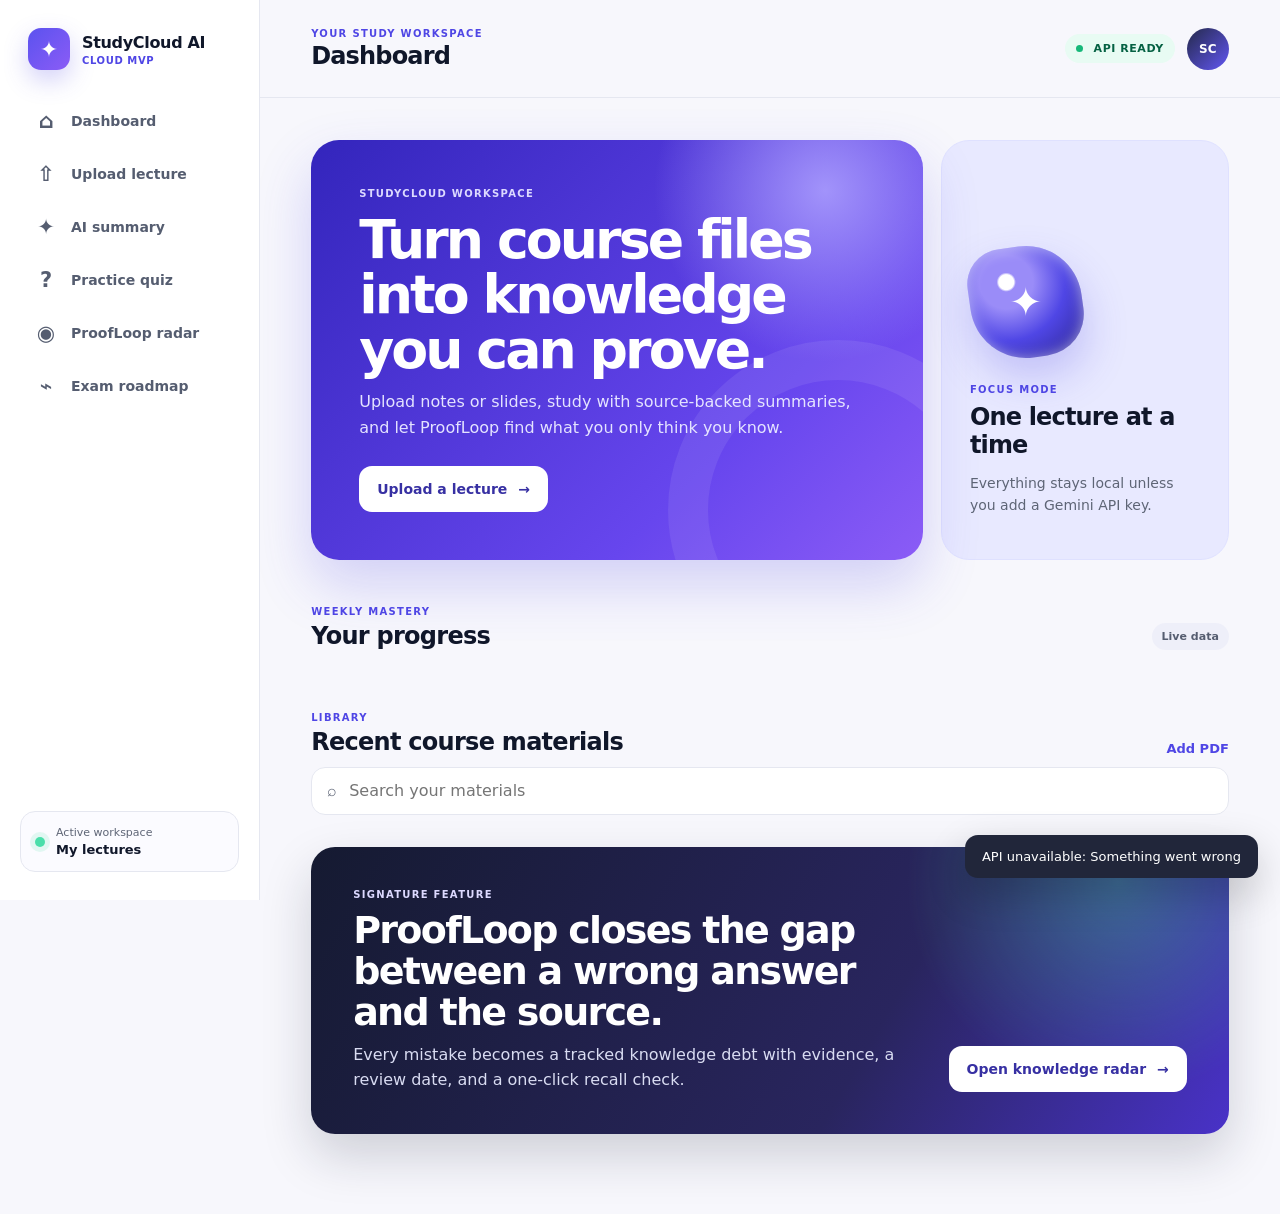
==== static/index.html @ 45d2f84b "Rebuild StudyCloud AI 2.0" ====
<!doctype html>
<html lang="en">
<head>
  <meta charset="utf-8">
  <meta name="viewport" content="width=device-width, initial-scale=1, viewport-fit=cover">
  <meta name="theme-color" content="#4f46e5">
  <meta name="description" content="Source-backed AI study assistant with adaptive knowledge-gap repair.">
  <link rel="icon" href="data:image/svg+xml,<svg xmlns=%22http://www.w3.org/2000/svg%22 viewBox=%220 0 64 64%22><rect width=%2264%22 height=%2264%22 rx=%2218%22 fill=%22%234f46e5%22/><path d=%22M32 15l4.5 12.5L49 32l-12.5 4.5L32 49l-4.5-12.5L15 32l12.5-4.5z%22 fill=%22white%22/></svg>">
  <link rel="manifest" href="/static/manifest.webmanifest">
  <title>StudyCloud AI</title>
  <link rel="stylesheet" href="/static/styles.css">
</head>
<body>
  <div class="app-shell">
    <aside class="sidebar" aria-label="Primary navigation">
      <a class="brand" href="#dashboard" aria-label="StudyCloud AI home">
        <span class="brand-mark" aria-hidden="true">✦</span>
        <span><strong>StudyCloud AI</strong><small>Cloud MVP</small></span>
      </a>
      <nav class="side-nav">
        <a href="#dashboard" data-route="dashboard"><span>⌂</span>Dashboard</a>
        <a href="#upload" data-route="upload"><span>⇧</span>Upload lecture</a>
        <a href="#summary" data-route="summary"><span>✦</span>AI summary</a>
        <a href="#quiz" data-route="quiz"><span>?</span>Practice quiz</a>
        <a href="#proofloop" data-route="proofloop"><span>◉</span>ProofLoop radar</a>
        <a href="#roadmap" data-route="roadmap"><span>⌁</span>Exam roadmap</a>
      </nav>
      <div class="course-chip">
        <span class="status-dot"></span>
        <div><small>Active workspace</small><strong>My lectures</strong></div>
      </div>
    </aside>

    <div class="workspace">
      <header class="topbar">
        <div>
          <p class="eyebrow" id="page-eyebrow">YOUR STUDY WORKSPACE</p>
          <h1 id="page-title">Dashboard</h1>
        </div>
        <div class="topbar-actions">
          <span class="api-state"><i></i> API ready</span>
          <button class="avatar" aria-label="Student profile">SC</button>
        </div>
      </header>

      <main id="app" tabindex="-1">
        <section class="view" data-view="dashboard">
          <div class="hero-grid">
            <article class="welcome-card">
              <div>
                <p class="eyebrow light">STUDYCLOUD WORKSPACE</p>
                <h2>Turn course files into knowledge you can prove.</h2>
                <p>Upload notes or slides, study with source-backed summaries, and let ProofLoop find what you only think you know.</p>
              </div>
              <a class="button button-light" href="#upload">Upload a lecture <span>→</span></a>
            </article>
            <article class="focus-card">
              <div class="orb" aria-hidden="true"><span>✦</span></div>
              <div><p class="eyebrow">FOCUS MODE</p><h3>One lecture at a time</h3><p>Everything stays local unless you add a Gemini API key.</p></div>
            </article>
          </div>

          <div class="section-heading">
            <div><p class="eyebrow">WEEKLY MASTERY</p><h2>Your progress</h2></div>
            <span class="quiet-badge">Live data</span>
          </div>
          <div class="metrics" id="metrics"></div>

          <div class="section-heading">
            <div><p class="eyebrow">LIBRARY</p><h2>Recent course materials</h2></div>
            <a href="#upload">Add PDF</a>
          </div>
          <label class="library-search"><span aria-hidden="true">⌕</span><input id="library-search" type="search" placeholder="Search your materials" aria-label="Search course materials"></label>
          <div class="lecture-list" id="lecture-list"></div>

          <article class="proofloop-banner">
            <div><p class="eyebrow light">SIGNATURE FEATURE</p><h2>ProofLoop closes the gap between a wrong answer and the source.</h2><p>Every mistake becomes a tracked knowledge debt with evidence, a review date, and a one-click recall check.</p></div>
            <a class="button button-light" href="#proofloop">Open knowledge radar <span>→</span></a>
          </article>
        </section>

        <section class="view" data-view="upload" hidden>
          <div class="upload-layout">
            <div>
              <div class="intro-copy">
                <p class="eyebrow">STEP 1 OF 3</p>
                <h2>Upload lecture material</h2>
                <p>Upload PDF, PowerPoint, Word, Markdown, or text files up to 25 MB. StudyCloud keeps source locations attached to every learning object.</p>
              </div>
              <form id="upload-form">
                <label class="dropzone" id="dropzone" for="file-input">
                  <input id="file-input" name="file" type="file" accept=".pdf,.pptx,.docx,.txt,.md,application/pdf,application/vnd.openxmlformats-officedocument.presentationml.presentation,application/vnd.openxmlformats-officedocument.wordprocessingml.document,text/plain,text/markdown" hidden>
                  <span class="upload-icon" aria-hidden="true">⇧</span>
                  <strong>Drop course material here or browse files</strong>
                  <span>PDF · PPTX · DOCX · TXT · MD · max 25 MB</span>
                </label>
                <div class="selected-file" id="selected-file" hidden></div>
                <button class="button button-primary full" id="upload-button" type="submit" disabled>Process lecture <span>✦</span></button>
              </form>
              <div class="progress-panel" id="progress-panel" hidden>
                <div class="spinner"></div>
                <div><strong>Building your study pack…</strong><span>Extracting text, summarizing ideas, and writing questions.</span></div>
              </div>
            </div>
            <aside class="process-card">
              <p class="eyebrow">HOW IT WORKS</p>
              <ol>
                <li><span>1</span><div><strong>Extract</strong><p>Read pages, slides, paragraphs, and sections.</p></div></li>
                <li><span>2</span><div><strong>Synthesize</strong><p>Create an evidence-backed summary and flashcards.</p></div></li>
                <li><span>3</span><div><strong>Prove</strong><p>Test recall and send mistakes into ProofLoop.</p></div></li>
              </ol>
              <div class="privacy-note"><span>✓</span><p><strong>Private by default</strong>Your local files stay in this app's data folder.</p></div>
            </aside>
          </div>
        </section>

        <section class="view" data-view="summary" hidden>
          <div id="summary-empty" class="empty-state">
            <span>✦</span><h2>No lecture selected</h2><p>Choose a lecture from the dashboard or upload a new PDF.</p><a class="button button-primary" href="#dashboard">Open library</a>
          </div>
          <div id="summary-content" hidden>
            <div class="document-header">
              <div><p class="eyebrow">AI LECTURE SUMMARY</p><h2 id="summary-title"></h2><div class="document-meta" id="summary-meta"></div></div>
              <div class="document-actions"><button class="button button-secondary" id="edit-pack" type="button">Edit pack</button><a class="button button-secondary" id="export-link" href="#">Export .md</a><a class="button button-primary" href="#quiz">Start quiz <span>→</span></a></div>
            </div>
            <form class="edit-pack-panel" id="edit-pack-form" hidden>
              <div class="edit-pack-heading"><div><p class="eyebrow">HUMAN IN THE LOOP</p><h2>Edit generated material</h2></div><button class="mini-button" id="cancel-edit-pack" type="button">Cancel</button></div>
              <label>Title<input id="edit-title" maxlength="160" required></label>
              <label>Summary<textarea id="edit-summary" rows="7" minlength="20" required></textarea></label>
              <label>Key ideas, one per line<textarea id="edit-ideas" rows="6" required></textarea></label>
              <button class="button button-primary" type="submit">Save study pack</button>
            </form>
            <div class="summary-grid">
              <article class="reading-card"><p class="eyebrow">EXECUTIVE SUMMARY</p><p class="lead" id="summary-text"></p><div class="engine-note" id="engine-note"></div></article>
              <aside class="ideas-card"><p class="eyebrow">KEY IDEAS</p><ol id="key-ideas"></ol></aside>
            </div>
            <div class="study-tools-grid">
              <section class="flashcards-panel"><div class="section-heading compact"><div><p class="eyebrow">ACTIVE RECALL</p><h2>Flashcards</h2></div><span class="quiet-badge" id="flashcard-count"></span></div><div class="flashcard-stage" id="flashcard-stage"></div><div class="flashcard-controls"><button class="mini-button" id="previous-card" type="button">←</button><button class="mini-button primary" id="flip-card" type="button">Reveal answer</button><button class="mini-button" id="next-card" type="button">→</button></div></section>
              <section class="ask-panel"><p class="eyebrow">ASK THE MATERIAL</p><h2>Grounded Q&amp;A</h2><p>Answers use only your upload and show the strongest source excerpts.</p><form id="ask-form"><input id="ask-input" maxlength="500" placeholder="What does the lecture say about…" required><button class="button button-primary" type="submit">Ask</button></form><div class="ask-result" id="ask-result" hidden></div></section>
            </div>
            <section class="defense-panel">
              <div class="defense-copy"><p class="eyebrow">FEYNMAN DEFENSE</p><h2>Explain it without looking</h2><p>Write or dictate the topic in your own words. StudyCloud measures concept coverage, identifies omissions, and sends confident omissions into BlindSpot Detector.</p></div>
              <form id="defense-form"><textarea id="defense-input" minlength="20" maxlength="8000" rows="7" placeholder="Explain the topic as if you were teaching a class…" required></textarea><div class="defense-toolbar"><button class="button button-secondary" id="voice-defense" type="button">Start dictation</button><label>Confidence <select id="defense-confidence"><option value="25">Guessing · 25%</option><option value="50" selected>Unsure · 50%</option><option value="80">Confident · 80%</option><option value="100">Certain · 100%</option></select></label><button class="button button-primary" type="submit">Evaluate explanation</button></div></form>
              <div class="defense-result" id="defense-result" hidden></div>
            </section>
          </div>
        </section>

        <section class="view" data-view="quiz" hidden>
          <div id="quiz-empty" class="empty-state">
            <span>?</span><h2>No quiz selected</h2><p>Open a lecture summary first, then launch its quiz.</p><a class="button button-primary" href="#dashboard">Open library</a>
          </div>
          <div id="quiz-content" hidden>
            <div class="quiz-topline"><div><p class="eyebrow" id="quiz-context"></p><h2>Knowledge check</h2></div><span id="quiz-count"></span></div>
            <div class="progress-track"><i id="quiz-progress"></i></div>
            <article class="question-card">
              <div class="question-label" id="question-label"></div>
              <h3 id="question-text"></h3>
              <div class="confidence-panel"><span>How sure are you?</span><div id="confidence-options"><button type="button" data-confidence="25">Guessing · 25%</button><button type="button" data-confidence="50">Unsure · 50%</button><button type="button" data-confidence="80">Confident · 80%</button><button type="button" data-confidence="100">Certain · 100%</button></div></div>
              <div class="options" id="quiz-options"></div>
              <div class="explanation" id="explanation" hidden></div>
              <div class="quiz-result" id="quiz-result" hidden></div>
            </article>
            <div class="quiz-actions">
              <button class="button button-secondary" id="previous-question" type="button">← Previous</button>
              <button class="button button-primary" id="next-question" type="button">Next question →</button>
            </div>
          </div>
        </section>

        <section class="view" data-view="proofloop" hidden>
          <div class="proofloop-header">
            <div class="intro-copy"><p class="eyebrow">ADAPTIVE MEMORY ENGINE</p><h2>ProofLoop knowledge radar</h2><p>Wrong answers become knowledge debts. Each debt stays linked to the source and returns on a spaced review schedule until you can recall it.</p></div>
            <div class="proofloop-score"><strong id="radar-score">100</strong><span>knowledge health</span></div>
          </div>
          <div class="radar-summary" id="radar-summary"></div>
          <div class="gap-list" id="gap-list"></div>
        </section>

        <section class="view" data-view="roadmap" hidden>
          <div class="roadmap-layout">
            <div class="intro-copy"><p class="eyebrow">EXAM PREPARATION</p><h2>Build a simple study roadmap</h2><p>Choose an exam date and StudyCloud will spread your lecture review across the available days.</p></div>
            <form class="roadmap-form" id="roadmap-form">
              <label>Exam name<input id="exam-name" required value="Final exam" maxlength="60"></label>
              <label>Exam date<input id="exam-date" type="date" required></label>
              <button class="button button-primary" type="submit">Create roadmap</button>
            </form>
            <div class="roadmap-plan" id="roadmap-plan"></div>
          </div>
        </section>
      </main>
    </div>
  </div>

  <nav class="bottom-nav" aria-label="Mobile navigation">
    <a href="#dashboard" data-route="dashboard"><span>⌂</span>Home</a>
    <a href="#upload" data-route="upload"><span>⇧</span>Upload</a>
    <a href="#summary" data-route="summary"><span>✦</span>Summary</a>
    <a href="#quiz" data-route="quiz"><span>?</span>Quiz</a>
    <a href="#proofloop" data-route="proofloop"><span>◉</span>Radar</a>
    <a href="#roadmap" data-route="roadmap"><span>⌁</span>Roadmap</a>
  </nav>
  <div class="toast" id="toast" role="status" aria-live="polite"></div>
  <script src="/static/app.js" defer></script>
</body>
</html>
---- static/styles.css ----
:root {
  --ink: #10172a;
  --muted: #5e6576;
  --canvas: #f7f7fc;
  --surface: #ffffff;
  --line: #e5e7f0;
  --primary: #4f46e5;
  --primary-dark: #3730a3;
  --violet: #7c3aed;
  --mint: #4adeaa;
  --mint-ink: #056143;
  --soft-indigo: #eef0ff;
  --soft-violet: #f4efff;
  --radius-lg: 24px;
  --radius-md: 16px;
  --shadow: 0 18px 50px rgba(40, 42, 78, .09);
}

* { box-sizing: border-box; }
html { scroll-behavior: smooth; }
body { margin: 0; color: var(--ink); background: var(--canvas); font-family: Inter, ui-sans-serif, system-ui, -apple-system, BlinkMacSystemFont, "Segoe UI", sans-serif; }
button, input { font: inherit; }
button, a { -webkit-tap-highlight-color: transparent; }
a { color: inherit; text-decoration: none; }
[hidden] { display: none !important; }

.app-shell { min-height: 100vh; display: grid; grid-template-columns: 260px minmax(0, 1fr); }
.sidebar { position: sticky; top: 0; height: 100vh; padding: 28px 20px; display: flex; flex-direction: column; background: rgba(255,255,255,.92); border-right: 1px solid var(--line); backdrop-filter: blur(20px); z-index: 20; }
.brand { display: flex; align-items: center; gap: 12px; padding: 0 8px 28px; }
.brand-mark { width: 42px; height: 42px; display: grid; place-items: center; border-radius: 13px; background: linear-gradient(135deg, #5b52ef, #8b5cf6); color: white; font-size: 22px; box-shadow: 0 10px 25px rgba(79,70,229,.25); }
.brand strong { display: block; letter-spacing: -.02em; }
.brand small { display: block; margin-top: 3px; color: var(--primary); font-weight: 700; letter-spacing: .06em; text-transform: uppercase; font-size: 10px; }
.side-nav { display: grid; gap: 7px; }
.side-nav a { display: flex; align-items: center; gap: 13px; min-height: 46px; padding: 0 14px; border-radius: 13px; color: #555d70; font-size: 14px; font-weight: 650; transition: .2s ease; }
.side-nav a span { width: 24px; font-size: 21px; text-align: center; }
.side-nav a:hover { background: #f4f4fb; color: var(--ink); }
.side-nav a.active { color: var(--primary); background: var(--soft-indigo); }
.course-chip { margin-top: auto; display: flex; gap: 11px; align-items: center; padding: 14px; border: 1px solid var(--line); border-radius: 15px; background: #fbfbff; }
.course-chip small, .course-chip strong { display: block; }
.course-chip small { color: var(--muted); font-size: 11px; margin-bottom: 3px; }
.course-chip strong { font-size: 13px; }
.status-dot { width: 10px; height: 10px; border-radius: 50%; background: var(--mint); box-shadow: 0 0 0 5px rgba(74,222,170,.15); }

.workspace { min-width: 0; }
.topbar { height: 98px; padding: 24px clamp(24px, 4vw, 56px); display: flex; align-items: center; justify-content: space-between; border-bottom: 1px solid var(--line); background: rgba(247,247,252,.86); backdrop-filter: blur(16px); position: sticky; top: 0; z-index: 15; }
.topbar h1 { margin: 3px 0 0; font-size: 24px; letter-spacing: -.035em; }
.eyebrow { margin: 0; color: var(--primary); font-size: 10px; font-weight: 800; letter-spacing: .13em; text-transform: uppercase; }
.eyebrow.light { color: #dcd9ff; }
.topbar-actions { display: flex; align-items: center; gap: 12px; }
.api-state { padding: 8px 11px; border-radius: 999px; background: #e8fbf3; color: var(--mint-ink); font-size: 11px; font-weight: 750; text-transform: uppercase; letter-spacing: .05em; }
.api-state i { display: inline-block; width: 7px; height: 7px; margin-right: 6px; border-radius: 50%; background: #16b879; }
.avatar { width: 42px; height: 42px; border: 0; border-radius: 50%; color: white; font-size: 12px; font-weight: 800; background: linear-gradient(135deg, #24294a, #6257f3); cursor: pointer; }

main { width: min(1180px, 100%); min-height: calc(100vh - 98px); padding: 42px clamp(24px, 4vw, 56px) 80px; margin: 0 auto; }
.view { animation: rise .28s ease both; }
@keyframes rise { from { opacity: 0; transform: translateY(5px); } }
.hero-grid { display: grid; grid-template-columns: minmax(0, 1.7fr) minmax(260px, .8fr); gap: 18px; }
.welcome-card { min-height: 300px; padding: clamp(28px, 4vw, 48px); display: flex; flex-direction: column; justify-content: space-between; border-radius: 28px; color: white; overflow: hidden; position: relative; background: radial-gradient(circle at 84% 12%, rgba(174,162,255,.85), transparent 27%), linear-gradient(135deg, #3325bc, #6746ee 70%, #8b5cf6); box-shadow: 0 25px 55px rgba(79,70,229,.22); }
.welcome-card::after { content: ""; width: 260px; height: 260px; position: absolute; right: -85px; bottom: -120px; border: 40px solid rgba(255,255,255,.08); border-radius: 50%; }
.welcome-card h2 { max-width: 700px; margin: 14px 0 12px; font-size: clamp(32px, 4.2vw, 55px); line-height: 1.02; letter-spacing: -.055em; }
.welcome-card p:not(.eyebrow) { max-width: 580px; margin: 0; color: #e4e3ff; line-height: 1.6; }
.welcome-card .button { align-self: flex-start; position: relative; z-index: 1; margin-top: 25px; }
.focus-card { padding: 28px; display: flex; flex-direction: column; justify-content: flex-end; gap: 26px; border-radius: 28px; background: #e8e9ff; border: 1px solid #dfe1ff; }
.focus-card h3 { margin: 8px 0; font-size: 24px; letter-spacing: -.035em; }
.focus-card p:last-child { color: var(--muted); line-height: 1.55; font-size: 14px; }
.orb { width: 112px; height: 112px; display: grid; place-items: center; border-radius: 35px 50% 42px 50%; background: radial-gradient(circle at 35% 30%, #fff 0 7%, #9a8cf8 9% 25%, #4f46e5 55%, #2c258e); transform: rotate(-8deg); box-shadow: 0 20px 40px rgba(79,70,229,.25), inset 0 1px 14px rgba(255,255,255,.55); }
.orb span { color: white; font-size: 40px; transform: rotate(8deg); }
.section-heading { margin: 46px 0 16px; display: flex; align-items: end; justify-content: space-between; gap: 20px; }
.section-heading h2 { margin: 5px 0 0; font-size: 24px; letter-spacing: -.03em; }
.section-heading a { color: var(--primary); font-weight: 700; font-size: 13px; }
.quiet-badge { padding: 7px 10px; border-radius: 999px; background: #eeeff9; color: #555d70; font-size: 11px; font-weight: 700; }
.metrics { display: grid; grid-template-columns: repeat(5, 1fr); gap: 14px; }
.metric { padding: 20px; border: 1px solid var(--line); border-radius: var(--radius-md); background: var(--surface); box-shadow: 0 5px 18px rgba(40,42,78,.035); }
.metric span { color: var(--muted); font-size: 12px; }
.metric strong { display: block; margin: 18px 0 2px; font-size: 28px; letter-spacing: -.04em; }
.metric i { float: right; width: 34px; height: 34px; display: grid; place-items: center; border-radius: 10px; background: var(--soft-indigo); color: var(--primary); font-style: normal; }
.lecture-list { display: grid; gap: 12px; }
.library-search { height: 48px; margin: -5px 0 14px; padding: 0 15px; display: flex; align-items: center; gap: 10px; border: 1px solid var(--line); border-radius: 14px; background: white; color: var(--muted); }
.library-search:focus-within { border-color: var(--primary); box-shadow: 0 0 0 3px rgba(79,70,229,.1); }
.library-search input { width: 100%; border: 0; outline: 0; color: var(--ink); background: transparent; }
.lecture-row { padding: 19px 20px; display: grid; grid-template-columns: 46px minmax(0,1fr) auto; align-items: center; gap: 15px; border: 1px solid var(--line); background: white; border-radius: var(--radius-md); transition: .2s ease; }
.lecture-row:hover { transform: translateY(-2px); box-shadow: var(--shadow); border-color: #d8daf1; }
.lecture-icon { width: 46px; height: 46px; display: grid; place-items: center; border-radius: 13px; color: var(--primary); background: var(--soft-indigo); font-size: 19px; font-weight: 800; }
.lecture-info { min-width: 0; }
.lecture-info h3 { margin: 0 0 6px; overflow: hidden; white-space: nowrap; text-overflow: ellipsis; font-size: 16px; }
.lecture-info p { margin: 0; color: var(--muted); font-size: 12px; }
.lecture-actions { display: flex; gap: 8px; }
.mini-button { min-height: 37px; padding: 0 13px; border: 1px solid #dfe1ee; border-radius: 10px; background: white; color: #32384a; font-weight: 700; font-size: 12px; cursor: pointer; }
.mini-button.primary { border-color: transparent; background: var(--soft-indigo); color: var(--primary); }

.button { min-height: 46px; padding: 0 18px; display: inline-flex; align-items: center; justify-content: center; gap: 11px; border: 0; border-radius: 13px; font-weight: 750; font-size: 14px; cursor: pointer; transition: .2s ease; }
.button:hover { transform: translateY(-1px); }
.button:active { transform: translateY(0) scale(.98); }
.button:disabled { opacity: .48; cursor: not-allowed; transform: none; }
.button-light { color: var(--primary-dark); background: white; }
.button-primary { color: white; background: linear-gradient(135deg, var(--primary), #3926cb); box-shadow: 0 9px 20px rgba(79,70,229,.22); }
.button-secondary { color: var(--ink); background: white; border: 1px solid var(--line); }
.button.full { width: 100%; margin-top: 14px; }

.proofloop-banner { margin-top: 18px; padding: clamp(26px, 4vw, 42px); display: flex; align-items: end; justify-content: space-between; gap: 30px; border-radius: 24px; color: white; background: radial-gradient(circle at 88% 12%, rgba(74,222,170,.35), transparent 25%), linear-gradient(120deg, #151a31, #29255e 62%, #4932c8); box-shadow: 0 22px 50px rgba(23,25,52,.18); }
.proofloop-banner h2 { max-width: 720px; margin: 10px 0; font-size: clamp(25px, 3vw, 38px); line-height: 1.08; letter-spacing: -.045em; }
.proofloop-banner p:not(.eyebrow) { max-width: 700px; margin: 0; color: #d9dcf2; line-height: 1.55; }
.proofloop-banner .button { flex: 0 0 auto; }

.upload-layout { display: grid; grid-template-columns: minmax(0, 1.5fr) minmax(280px, .7fr); gap: 28px; align-items: start; }
.intro-copy { margin-bottom: 26px; }
.intro-copy h2 { max-width: 760px; margin: 10px 0 10px; font-size: clamp(30px, 4.4vw, 52px); line-height: 1.03; letter-spacing: -.055em; }
.intro-copy > p:last-child { max-width: 680px; margin: 0; color: var(--muted); line-height: 1.65; }
.dropzone { min-height: 330px; padding: 36px; display: flex; flex-direction: column; justify-content: center; align-items: center; text-align: center; border: 2px dashed #cdd0e2; border-radius: 26px; background: radial-gradient(circle at center, #f2f0ff, #fbfbff 68%); cursor: pointer; transition: .2s ease; }
.dropzone:hover, .dropzone.dragging { border-color: var(--primary); background: #f0efff; }
.dropzone strong { margin: 20px 0 8px; font-size: 19px; }
.dropzone > span:last-child { color: var(--muted); font-size: 13px; }
.upload-icon { width: 70px; height: 70px; display: grid; place-items: center; border-radius: 22px; background: white; color: var(--primary); font-size: 32px; box-shadow: 0 15px 35px rgba(79,70,229,.12); }
.selected-file { margin-top: 12px; padding: 14px 16px; border: 1px solid #d8daf1; border-radius: 13px; background: white; font-size: 13px; color: var(--muted); }
.selected-file strong { color: var(--ink); }
.process-card { padding: 26px; border: 1px solid var(--line); border-radius: 22px; background: white; position: sticky; top: 126px; }
.process-card ol { list-style: none; padding: 0; margin: 24px 0; display: grid; gap: 22px; }
.process-card li { display: flex; gap: 14px; }
.process-card li > span { flex: 0 0 34px; height: 34px; display: grid; place-items: center; border-radius: 50%; color: var(--primary); background: var(--soft-indigo); font-size: 12px; font-weight: 800; }
.process-card strong { font-size: 14px; }
.process-card p { margin: 4px 0 0; color: var(--muted); font-size: 12px; line-height: 1.5; }
.privacy-note { display: flex; gap: 11px; padding: 15px; border-radius: 13px; background: #e8fbf3; }
.privacy-note > span { color: var(--mint-ink); font-weight: 900; }
.privacy-note p { margin: 0; }
.privacy-note strong { display: block; color: var(--mint-ink); }
.progress-panel { margin-top: 14px; padding: 18px; display: flex; align-items: center; gap: 15px; border-radius: 14px; background: white; border: 1px solid var(--line); }
.progress-panel strong, .progress-panel span { display: block; }
.progress-panel span { margin-top: 4px; color: var(--muted); font-size: 12px; }
.spinner { width: 32px; height: 32px; border: 3px solid #e2e2f3; border-top-color: var(--primary); border-radius: 50%; animation: spin .8s linear infinite; }
@keyframes spin { to { transform: rotate(360deg); } }

.document-header { display: flex; align-items: end; justify-content: space-between; gap: 25px; margin-bottom: 24px; }
.document-header h2 { max-width: 780px; margin: 8px 0; font-size: clamp(30px, 4vw, 48px); line-height: 1.05; letter-spacing: -.05em; }
.document-meta { display: flex; flex-wrap: wrap; gap: 8px; }
.document-meta span { padding: 6px 9px; border-radius: 999px; color: #4d5568; background: #ebedf7; font-size: 11px; font-weight: 700; }
.document-actions { display: flex; gap: 9px; flex: 0 0 auto; }
.edit-pack-panel { margin-bottom: 20px; padding: clamp(22px, 3vw, 32px); display: grid; gap: 15px; border: 1px solid #dcd9f8; border-radius: 20px; background: #f7f6ff; }
.edit-pack-heading { display: flex; align-items: center; justify-content: space-between; gap: 15px; }
.edit-pack-heading h2 { margin: 5px 0 0; font-size: 23px; }
.edit-pack-panel label { display: grid; gap: 7px; color: var(--muted); font-size: 12px; font-weight: 750; }
.edit-pack-panel input, .edit-pack-panel textarea, .defense-panel textarea, .defense-toolbar select { width: 100%; padding: 12px 13px; border: 1px solid #d3d5e5; border-radius: 11px; color: var(--ink); background: white; outline: none; resize: vertical; }
.edit-pack-panel input:focus, .edit-pack-panel textarea:focus, .defense-panel textarea:focus, .defense-toolbar select:focus { border-color: var(--primary); box-shadow: 0 0 0 3px rgba(79,70,229,.1); }
.summary-grid { display: grid; grid-template-columns: minmax(0, 1.55fr) minmax(280px, .7fr); gap: 20px; align-items: start; }
.reading-card, .ideas-card { padding: clamp(24px, 4vw, 38px); border: 1px solid var(--line); border-radius: 22px; background: white; }
.reading-card .lead { margin: 22px 0; font-family: Georgia, "Times New Roman", serif; font-size: clamp(20px, 2.1vw, 27px); line-height: 1.65; color: #242940; }
.engine-note { padding-top: 18px; border-top: 1px solid var(--line); color: var(--muted); font-size: 12px; }
.ideas-card { background: var(--soft-violet); border-color: #e8ddff; }
.ideas-card ol { padding: 0; margin: 21px 0 0; list-style: none; counter-reset: ideas; display: grid; gap: 12px; }
.ideas-card li { counter-increment: ideas; padding: 15px; border-radius: 13px; background: rgba(255,255,255,.8); line-height: 1.5; font-size: 13px; }
.ideas-card li::before { content: counter(ideas, decimal-leading-zero); display: block; margin-bottom: 7px; color: var(--violet); font-weight: 850; font-size: 11px; letter-spacing: .08em; }

.study-tools-grid { margin-top: 20px; display: grid; grid-template-columns: minmax(0, 1fr) minmax(320px, .9fr); gap: 20px; }
.flashcards-panel, .ask-panel { padding: clamp(22px, 3vw, 32px); border: 1px solid var(--line); border-radius: 22px; background: white; }
.section-heading.compact { margin: 0 0 18px; }
.flashcard-stage { min-height: 210px; padding: 28px; display: flex; flex-direction: column; justify-content: space-between; border: 1px solid #dddff0; border-radius: 18px; background: linear-gradient(145deg, #f7f6ff, #eef0ff); cursor: pointer; }
.flashcard-stage strong { font-size: clamp(24px, 3vw, 34px); letter-spacing: -.04em; }
.flashcard-stage p { margin: 14px 0 0; color: #3e465a; line-height: 1.65; }
.flashcard-stage span { color: var(--primary); font-size: 11px; font-weight: 800; letter-spacing: .08em; text-transform: uppercase; }
.flashcard-controls { margin-top: 12px; display: grid; grid-template-columns: 52px 1fr 52px; gap: 8px; }
.ask-panel h2 { margin: 8px 0 7px; font-size: 25px; letter-spacing: -.035em; }
.ask-panel > p:not(.eyebrow) { margin: 0 0 20px; color: var(--muted); line-height: 1.55; font-size: 13px; }
.ask-panel form { display: grid; grid-template-columns: 1fr auto; gap: 9px; }
.ask-panel input { min-width: 0; height: 46px; padding: 0 13px; border: 1px solid #d7d9e7; border-radius: 12px; background: #fbfbff; outline: none; }
.ask-panel input:focus { border-color: var(--primary); box-shadow: 0 0 0 3px rgba(79,70,229,.12); }
.ask-result { margin-top: 16px; padding: 17px; border-radius: 14px; background: #f4f5fc; color: #30384c; font-size: 13px; line-height: 1.6; }
.ask-result strong { display: block; margin-bottom: 6px; color: var(--ink); }
.source-evidence { margin-top: 10px; padding-top: 10px; border-top: 1px solid #dde0eb; color: var(--muted); font-size: 11px; }
.defense-panel { margin-top: 20px; padding: clamp(24px, 4vw, 38px); display: grid; grid-template-columns: minmax(250px,.65fr) minmax(0,1.35fr); gap: 28px; border: 1px solid #d9d5fb; border-radius: 22px; background: radial-gradient(circle at 5% 0%, rgba(139,92,246,.14), transparent 35%), white; }
.defense-copy h2 { margin: 9px 0; font-size: 28px; letter-spacing: -.04em; }
.defense-copy p:last-child { margin: 0; color: var(--muted); font-size: 13px; line-height: 1.6; }
.defense-panel form { display: grid; gap: 11px; }
.defense-toolbar { display: grid; grid-template-columns: auto minmax(180px,1fr) auto; gap: 9px; align-items: end; }
.defense-toolbar label { display: grid; gap: 5px; color: var(--muted); font-size: 11px; font-weight: 750; }
.defense-toolbar select { height: 46px; padding: 0 10px; }
.defense-result { grid-column: 1 / -1; padding: 20px; border-radius: 15px; background: #f0f1fa; color: #30384c; line-height: 1.55; }
.defense-score { display: flex; align-items: baseline; gap: 8px; margin-bottom: 8px; }
.defense-score strong { font-size: 38px; letter-spacing: -.05em; color: var(--primary); }
.concept-chips { margin-top: 12px; display: flex; flex-wrap: wrap; gap: 7px; }
.concept-chip { padding: 6px 9px; border-radius: 999px; background: white; color: #51596e; font-size: 11px; font-weight: 700; }
.concept-chip.missing { color: #a33b4a; background: #fff0f2; }

.empty-state { min-height: 520px; display: flex; flex-direction: column; align-items: center; justify-content: center; text-align: center; }
.empty-state > span { width: 70px; height: 70px; display: grid; place-items: center; border-radius: 22px; background: var(--soft-indigo); color: var(--primary); font-size: 28px; }
.empty-state h2 { margin: 20px 0 7px; font-size: 28px; }
.empty-state p { margin: 0 0 22px; color: var(--muted); }
.quiz-topline { display: flex; justify-content: space-between; align-items: end; }
.quiz-topline h2 { margin: 6px 0 0; font-size: 32px; letter-spacing: -.04em; }
.quiz-topline > span { font-weight: 800; color: var(--primary); }
.progress-track { height: 7px; margin: 20px 0 24px; overflow: hidden; border-radius: 999px; background: #e4e5f4; }
.progress-track i { display: block; height: 100%; width: 20%; border-radius: inherit; background: linear-gradient(90deg, var(--primary), #8b5cf6); transition: width .25s ease; }
.question-card { max-width: 880px; margin: 0 auto; padding: clamp(24px, 4vw, 42px); border: 1px solid var(--line); border-top: 4px solid #7c65f2; border-radius: 22px; background: white; box-shadow: var(--shadow); }
.question-label { color: var(--primary); font-size: 11px; font-weight: 850; letter-spacing: .1em; text-transform: uppercase; }
.question-card h3 { margin: 16px 0 28px; font-size: clamp(23px, 3vw, 34px); line-height: 1.35; letter-spacing: -.035em; }
.confidence-panel { margin: -9px 0 19px; padding: 14px; border-radius: 14px; background: #f3f4fb; }
.confidence-panel > span { display: block; margin-bottom: 9px; color: var(--muted); font-size: 11px; font-weight: 750; text-transform: uppercase; letter-spacing: .07em; }
#confidence-options { display: grid; grid-template-columns: repeat(4,1fr); gap: 7px; }
#confidence-options button { min-height: 36px; padding: 7px; border: 1px solid #dcddec; border-radius: 9px; color: #555d70; background: white; font-size: 11px; font-weight: 750; cursor: pointer; }
#confidence-options button.selected { border-color: var(--primary); color: var(--primary); background: var(--soft-indigo); box-shadow: 0 0 0 2px rgba(79,70,229,.09); }
.options { display: grid; gap: 11px; }
.option { width: 100%; min-height: 64px; padding: 13px 16px; display: grid; grid-template-columns: 34px 1fr 24px; gap: 13px; align-items: center; text-align: left; border: 1px solid #e3e4f0; border-radius: 14px; background: #f8f8ff; color: var(--ink); cursor: pointer; transition: .16s ease; }
.option:hover { border-color: #bfc1dc; background: #f3f3fd; }
.option.selected { border: 2px solid var(--primary); background: var(--soft-indigo); }
.option.correct { border-color: #26b881; background: #eafbf4; }
.option.incorrect { border-color: #eb6a7a; background: #fff1f2; }
.option b { width: 31px; height: 31px; display: grid; place-items: center; border-radius: 9px; background: white; color: #555d70; }
.option i { width: 18px; height: 18px; border: 2px solid #d2d5e8; border-radius: 50%; }
.option.selected i { border: 5px solid var(--primary); }
.explanation { margin-top: 17px; padding: 16px; border-radius: 13px; color: #354053; background: #eef0f8; font-size: 13px; line-height: 1.55; }
.quiz-result { margin-top: 16px; padding: 18px; border-radius: 15px; color: #184f3c; background: #e8fbf3; line-height: 1.55; font-size: 13px; }
.quiz-result strong { display: block; margin-bottom: 4px; font-size: 17px; }
.quiz-actions { max-width: 880px; margin: 18px auto 0; display: flex; justify-content: space-between; gap: 12px; }

.proofloop-header { display: grid; grid-template-columns: 1fr 200px; gap: 28px; align-items: center; }
.proofloop-score { width: 180px; aspect-ratio: 1; display: flex; flex-direction: column; align-items: center; justify-content: center; justify-self: end; border-radius: 50%; color: white; background: radial-gradient(circle at 32% 28%, #8c7fff, #4f46e5 55%, #272170); box-shadow: 0 20px 45px rgba(79,70,229,.25), inset 0 0 0 12px rgba(255,255,255,.1); }
.proofloop-score strong { font-size: 50px; letter-spacing: -.06em; }
.proofloop-score span { max-width: 100px; text-align: center; color: #e6e4ff; font-size: 11px; line-height: 1.3; }
.radar-summary { margin: 12px 0 22px; display: grid; grid-template-columns: repeat(4, 1fr); gap: 12px; }
.radar-stat { padding: 18px; border: 1px solid var(--line); border-radius: 15px; background: white; }
.radar-stat span { color: var(--muted); font-size: 11px; text-transform: uppercase; letter-spacing: .07em; }
.radar-stat strong { display: block; margin-top: 10px; font-size: 25px; }
.gap-list { display: grid; gap: 12px; }
.gap-card { padding: 20px; display: grid; grid-template-columns: minmax(0, 1fr) 170px; gap: 24px; border: 1px solid var(--line); border-radius: 17px; background: white; }
.gap-card h3 { margin: 5px 0 7px; font-size: 19px; }
.blindspot-badge { display: inline-flex; margin-bottom: 8px; padding: 6px 9px; border-radius: 999px; color: #9f2438; background: #fff0f2; font-size: 10px; font-weight: 850; letter-spacing: .06em; text-transform: uppercase; }
.gap-card p { margin: 0; color: var(--muted); font-size: 13px; line-height: 1.55; }
.gap-evidence { margin-top: 13px !important; padding: 12px; border-left: 3px solid #8574ef; border-radius: 0 10px 10px 0; background: #f5f4ff; color: #3d4455 !important; }
.gap-actions { display: flex; flex-direction: column; justify-content: center; gap: 8px; }
.mastery-meter { height: 7px; overflow: hidden; border-radius: 999px; background: #e7e8f2; }
.mastery-meter i { display: block; height: 100%; border-radius: inherit; background: linear-gradient(90deg, #ef6d7b, #f5b84b 45%, #34c98e); }
.gap-actions small { color: var(--muted); text-align: center; }
.gap-review-buttons { display: grid; grid-template-columns: 1fr 1fr; gap: 7px; }

.roadmap-layout { max-width: 850px; margin: 0 auto; }
.roadmap-form { padding: 24px; display: grid; grid-template-columns: 1fr 1fr auto; align-items: end; gap: 13px; border: 1px solid var(--line); border-radius: 18px; background: white; }
.roadmap-form label { color: var(--muted); font-size: 12px; font-weight: 700; }
.roadmap-form input { width: 100%; height: 46px; margin-top: 7px; padding: 0 12px; border: 1px solid #d7d9e7; border-radius: 11px; color: var(--ink); background: #fbfbff; outline: none; }
.roadmap-form input:focus { border-color: var(--primary); box-shadow: 0 0 0 3px rgba(79,70,229,.12); }
.roadmap-plan { margin-top: 18px; display: grid; gap: 10px; }
.plan-day { padding: 17px 19px; display: grid; grid-template-columns: 72px 1fr auto; align-items: center; gap: 16px; border: 1px solid var(--line); border-radius: 14px; background: white; }
.plan-day > strong { color: var(--primary); }
.plan-day p { margin: 0; font-size: 14px; font-weight: 700; }
.plan-day span { color: var(--muted); font-size: 12px; }

.toast { position: fixed; right: 22px; bottom: 22px; max-width: min(390px, calc(100vw - 44px)); padding: 14px 17px; border-radius: 13px; color: white; background: #21263a; box-shadow: 0 15px 40px rgba(0,0,0,.2); font-size: 13px; opacity: 0; transform: translateY(12px); pointer-events: none; transition: .2s ease; z-index: 60; }
.toast.show { opacity: 1; transform: translateY(0); }
.bottom-nav { display: none; }

@media (max-width: 980px) {
  .app-shell { grid-template-columns: 1fr; }
  .sidebar { display: none; }
  .topbar { height: 82px; padding: 17px 22px; }
  main { min-height: calc(100vh - 82px); padding: 27px 20px 105px; }
  .bottom-nav { position: fixed; left: 0; right: 0; bottom: 0; z-index: 40; min-height: 70px; padding: 7px 8px max(7px, env(safe-area-inset-bottom)); display: grid; grid-template-columns: repeat(6, 1fr); border-top: 1px solid var(--line); background: rgba(255,255,255,.94); backdrop-filter: blur(16px); }
  .bottom-nav a { display: flex; flex-direction: column; align-items: center; justify-content: center; gap: 3px; color: #555d70; font-size: 10px; font-weight: 700; }
  .bottom-nav a span { font-size: 21px; line-height: 1; }
  .bottom-nav a.active { color: var(--primary); }
  .toast { bottom: 88px; }
  .hero-grid, .upload-layout, .summary-grid, .study-tools-grid, .defense-panel { grid-template-columns: 1fr; }
  .focus-card { min-height: 210px; flex-direction: row; align-items: center; justify-content: flex-start; }
  .process-card { position: static; }
  .proofloop-banner { align-items: flex-start; flex-direction: column; }
  .defense-toolbar { grid-template-columns: 1fr 1fr; }
  .defense-toolbar .button-primary { grid-column: 1 / -1; }
}

@media (max-width: 700px) {
  .topbar .eyebrow { display: none; }
  .topbar h1 { font-size: 20px; }
  .api-state { display: none; }
  .welcome-card { min-height: 390px; }
  .welcome-card h2 { font-size: 39px; }
  .focus-card { display: none; }
  .metrics { grid-template-columns: repeat(2, 1fr); }
  .lecture-row { grid-template-columns: 42px minmax(0,1fr); }
  .lecture-actions { grid-column: 1 / -1; }
  .lecture-actions .mini-button { flex: 1; }
  .dropzone { min-height: 285px; padding: 24px; }
  .document-header { align-items: stretch; flex-direction: column; }
  .document-actions { flex-direction: column-reverse; }
  .document-header .button { width: 100%; }
  .reading-card .lead { font-size: 20px; }
  .question-card { padding: 24px 17px; }
  .question-card h3 { font-size: 23px; }
  .option { grid-template-columns: 32px 1fr 18px; padding: 12px; }
  .quiz-actions .button { flex: 1; padding: 0 10px; }
  .roadmap-form { grid-template-columns: 1fr; }
  .plan-day { grid-template-columns: 62px 1fr; }
  .plan-day > span { grid-column: 2; }
  .proofloop-header { grid-template-columns: 1fr; }
  .proofloop-score { width: 145px; justify-self: start; }
  .radar-summary { grid-template-columns: 1fr; }
  .gap-card { grid-template-columns: 1fr; }
  .ask-panel form { grid-template-columns: 1fr; }
  .bottom-nav a { font-size: 9px; }
  #confidence-options { grid-template-columns: repeat(2,1fr); }
  .defense-toolbar { grid-template-columns: 1fr; }
  .defense-toolbar .button-primary { grid-column: auto; }
}

@media (prefers-reduced-motion: reduce) {
  *, *::before, *::after { scroll-behavior: auto !important; animation-duration: .01ms !important; transition-duration: .01ms !important; }
}
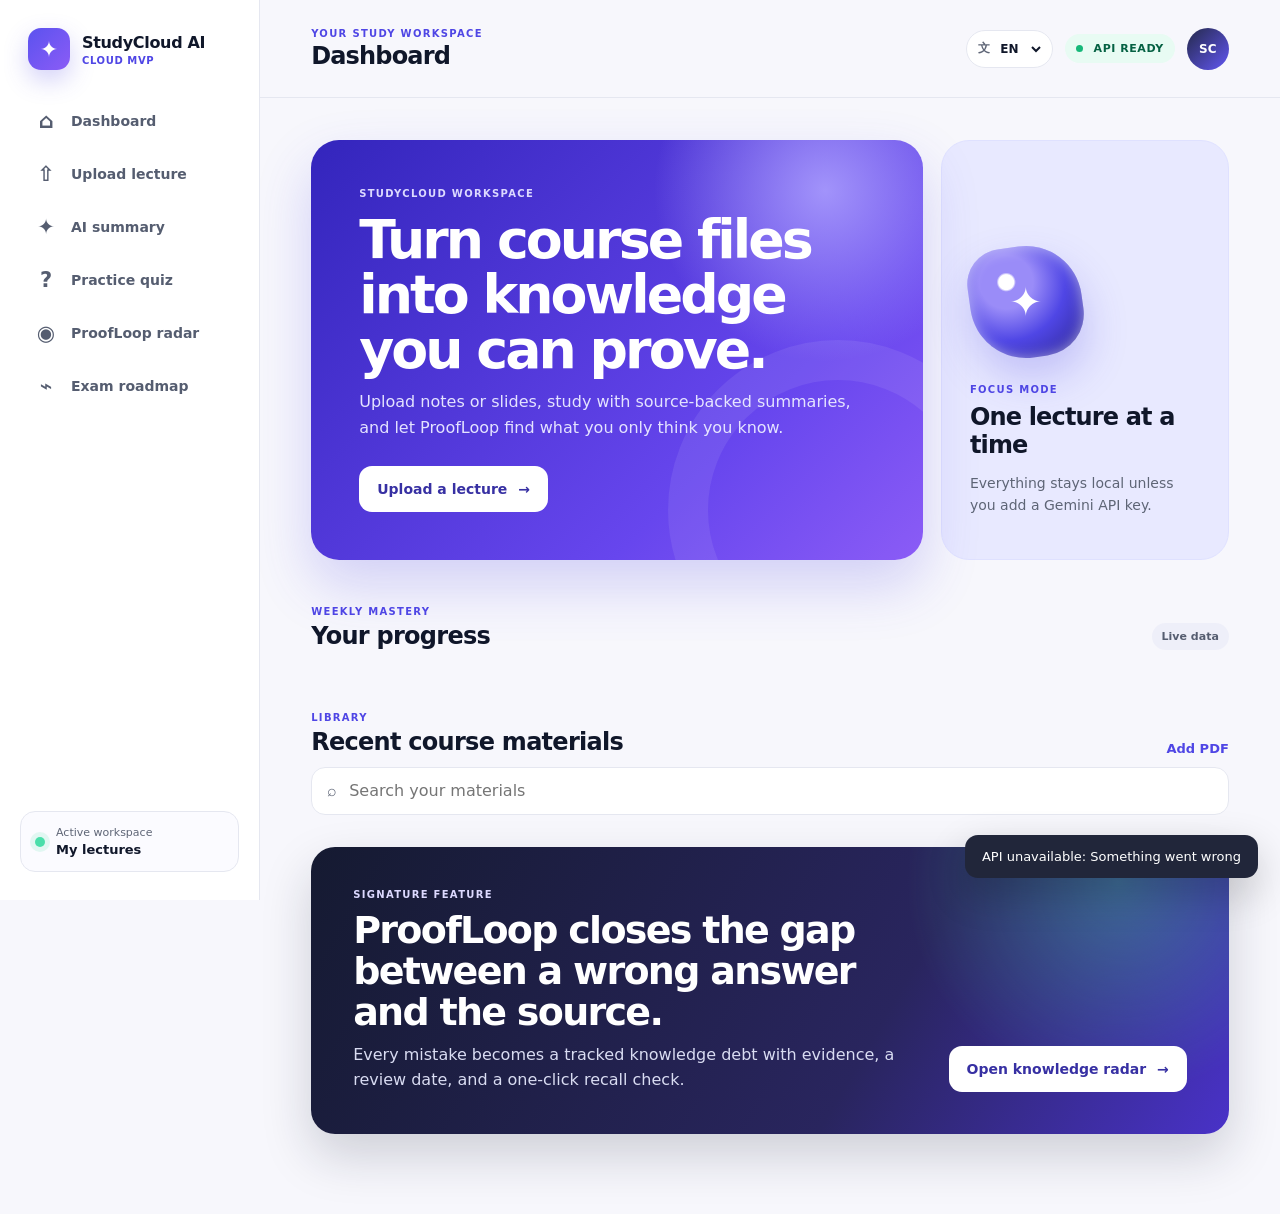
==== commit eab43191: "Add multilingual voice study workflow" ====
--- a/static/index.html
+++ b/static/index.html
@@ -38,6 +38,7 @@
           <h1 id="page-title">Dashboard</h1>
         </div>
         <div class="topbar-actions">
+          <label class="language-picker" aria-label="Interface language"><span aria-hidden="true">文</span><select id="language-select"><option value="en">EN</option><option value="ru">RU</option><option value="kk">ҚАЗ</option></select></label>
           <span class="api-state"><i></i> API ready</span>
           <button class="avatar" aria-label="Student profile">SC</button>
         </div>
@@ -85,14 +86,14 @@
               <div class="intro-copy">
                 <p class="eyebrow">STEP 1 OF 3</p>
                 <h2>Upload lecture material</h2>
-                <p>Upload PDF, PowerPoint, Word, Markdown, or text files up to 25 MB. StudyCloud keeps source locations attached to every learning object.</p>
+                <p>Upload PDF, PowerPoint, Word, Markdown, HTML, EPUB, CSV, subtitles, or text files up to 25 MB. StudyCloud keeps source locations attached to every learning object.</p>
               </div>
               <form id="upload-form">
                 <label class="dropzone" id="dropzone" for="file-input">
-                  <input id="file-input" name="file" type="file" accept=".pdf,.pptx,.docx,.txt,.md,application/pdf,application/vnd.openxmlformats-officedocument.presentationml.presentation,application/vnd.openxmlformats-officedocument.wordprocessingml.document,text/plain,text/markdown" hidden>
+                  <input id="file-input" name="file" type="file" accept=".pdf,.pptx,.docx,.txt,.md,.html,.htm,.epub,.csv,.srt,.vtt,application/pdf,application/epub+zip,application/vnd.openxmlformats-officedocument.presentationml.presentation,application/vnd.openxmlformats-officedocument.wordprocessingml.document,text/plain,text/markdown,text/html,text/csv,text/vtt" hidden>
                   <span class="upload-icon" aria-hidden="true">⇧</span>
                   <strong>Drop course material here or browse files</strong>
-                  <span>PDF · PPTX · DOCX · TXT · MD · max 25 MB</span>
+                  <span>PDF · PPTX · DOCX · EPUB · HTML · CSV · SRT · VTT · TXT · MD · max 25 MB</span>
                 </label>
                 <div class="selected-file" id="selected-file" hidden></div>
                 <button class="button button-primary full" id="upload-button" type="submit" disabled>Process lecture <span>✦</span></button>
@@ -105,7 +106,7 @@
             <aside class="process-card">
               <p class="eyebrow">HOW IT WORKS</p>
               <ol>
-                <li><span>1</span><div><strong>Extract</strong><p>Read pages, slides, paragraphs, and sections.</p></div></li>
+                <li><span>1</span><div><strong>Extract</strong><p>Read pages, slides, paragraphs, chapters, rows, and sections.</p></div></li>
                 <li><span>2</span><div><strong>Synthesize</strong><p>Create an evidence-backed summary and flashcards.</p></div></li>
                 <li><span>3</span><div><strong>Prove</strong><p>Test recall and send mistakes into ProofLoop.</p></div></li>
               </ol>
@@ -116,12 +117,12 @@
 
         <section class="view" data-view="summary" hidden>
           <div id="summary-empty" class="empty-state">
-            <span>✦</span><h2>No lecture selected</h2><p>Choose a lecture from the dashboard or upload a new PDF.</p><a class="button button-primary" href="#dashboard">Open library</a>
+            <span>✦</span><h2>No lecture selected</h2><p>Choose a lecture from the dashboard or upload a new file.</p><a class="button button-primary" href="#dashboard">Open library</a>
           </div>
           <div id="summary-content" hidden>
             <div class="document-header">
               <div><p class="eyebrow">AI LECTURE SUMMARY</p><h2 id="summary-title"></h2><div class="document-meta" id="summary-meta"></div></div>
-              <div class="document-actions"><button class="button button-secondary" id="edit-pack" type="button">Edit pack</button><a class="button button-secondary" id="export-link" href="#">Export .md</a><a class="button button-primary" href="#quiz">Start quiz <span>→</span></a></div>
+              <div class="document-actions"><button class="button button-secondary" id="edit-pack" type="button">Edit pack</button><a class="button button-secondary" id="source-link" href="#" target="_blank" rel="noopener">Open source</a><a class="button button-secondary" id="export-link" href="#">Export .md</a><a class="button button-primary" href="#quiz">Start quiz <span>→</span></a></div>
             </div>
             <form class="edit-pack-panel" id="edit-pack-form" hidden>
               <div class="edit-pack-heading"><div><p class="eyebrow">HUMAN IN THE LOOP</p><h2>Edit generated material</h2></div><button class="mini-button" id="cancel-edit-pack" type="button">Cancel</button></div>
@@ -136,7 +137,7 @@
             </div>
             <div class="study-tools-grid">
               <section class="flashcards-panel"><div class="section-heading compact"><div><p class="eyebrow">ACTIVE RECALL</p><h2>Flashcards</h2></div><span class="quiet-badge" id="flashcard-count"></span></div><div class="flashcard-stage" id="flashcard-stage"></div><div class="flashcard-controls"><button class="mini-button" id="previous-card" type="button">←</button><button class="mini-button primary" id="flip-card" type="button">Reveal answer</button><button class="mini-button" id="next-card" type="button">→</button></div></section>
-              <section class="ask-panel"><p class="eyebrow">ASK THE MATERIAL</p><h2>Grounded Q&amp;A</h2><p>Answers use only your upload and show the strongest source excerpts.</p><form id="ask-form"><input id="ask-input" maxlength="500" placeholder="What does the lecture say about…" required><button class="button button-primary" type="submit">Ask</button></form><div class="ask-result" id="ask-result" hidden></div></section>
+              <section class="ask-panel"><p class="eyebrow">ASK THE MATERIAL</p><h2>Grounded Q&amp;A</h2><p>Answers use only your upload and show the strongest source excerpts.</p><form id="ask-form"><input id="ask-input" maxlength="500" placeholder="What does the lecture say about…" required><button class="voice-button" id="voice-ask" type="button" aria-label="Start voice input" title="Start voice input">●</button><button class="button button-primary" type="submit">Ask</button></form><div class="ask-result" id="ask-result" hidden></div></section>
             </div>
             <section class="defense-panel">
               <div class="defense-copy"><p class="eyebrow">FEYNMAN DEFENSE</p><h2>Explain it without looking</h2><p>Write or dictate the topic in your own words. StudyCloud measures concept coverage, identifies omissions, and sends confident omissions into BlindSpot Detector.</p></div>
@@ -201,6 +202,7 @@
     <a href="#roadmap" data-route="roadmap"><span>⌁</span>Roadmap</a>
   </nav>
   <div class="toast" id="toast" role="status" aria-live="polite"></div>
+  <script src="/static/i18n.js" defer></script>
   <script src="/static/app.js" defer></script>
 </body>
 </html>
--- a/static/styles.css
+++ b/static/styles.css
@@ -47,6 +47,8 @@
 .eyebrow { margin: 0; color: var(--primary); font-size: 10px; font-weight: 800; letter-spacing: .13em; text-transform: uppercase; }
 .eyebrow.light { color: #dcd9ff; }
 .topbar-actions { display: flex; align-items: center; gap: 12px; }
+.language-picker { height: 38px; padding: 0 8px 0 11px; display: flex; align-items: center; gap: 6px; border: 1px solid var(--line); border-radius: 999px; background: white; color: var(--muted); font-size: 12px; font-weight: 800; }
+.language-picker select { border: 0; outline: 0; color: var(--ink); background: transparent; font: inherit; cursor: pointer; }
 .api-state { padding: 8px 11px; border-radius: 999px; background: #e8fbf3; color: var(--mint-ink); font-size: 11px; font-weight: 750; text-transform: uppercase; letter-spacing: .05em; }
 .api-state i { display: inline-block; width: 7px; height: 7px; margin-right: 6px; border-radius: 50%; background: #16b879; }
 .avatar { width: 42px; height: 42px; border: 0; border-radius: 50%; color: white; font-size: 12px; font-weight: 800; background: linear-gradient(135deg, #24294a, #6257f3); cursor: pointer; }
@@ -87,6 +89,7 @@
 .lecture-actions { display: flex; gap: 8px; }
 .mini-button { min-height: 37px; padding: 0 13px; border: 1px solid #dfe1ee; border-radius: 10px; background: white; color: #32384a; font-weight: 700; font-size: 12px; cursor: pointer; }
 .mini-button.primary { border-color: transparent; background: var(--soft-indigo); color: var(--primary); }
+.mini-button.danger { width: 37px; padding: 0; color: #b33a4b; background: #fff3f4; border-color: #f7dadd; }
 
 .button { min-height: 46px; padding: 0 18px; display: inline-flex; align-items: center; justify-content: center; gap: 11px; border: 0; border-radius: 13px; font-weight: 750; font-size: 14px; cursor: pointer; transition: .2s ease; }
 .button:hover { transform: translateY(-1px); }
@@ -159,9 +162,14 @@
 .flashcard-controls { margin-top: 12px; display: grid; grid-template-columns: 52px 1fr 52px; gap: 8px; }
 .ask-panel h2 { margin: 8px 0 7px; font-size: 25px; letter-spacing: -.035em; }
 .ask-panel > p:not(.eyebrow) { margin: 0 0 20px; color: var(--muted); line-height: 1.55; font-size: 13px; }
-.ask-panel form { display: grid; grid-template-columns: 1fr auto; gap: 9px; }
+.ask-panel form { display: grid; grid-template-columns: 1fr 46px auto; gap: 9px; }
 .ask-panel input { min-width: 0; height: 46px; padding: 0 13px; border: 1px solid #d7d9e7; border-radius: 12px; background: #fbfbff; outline: none; }
 .ask-panel input:focus { border-color: var(--primary); box-shadow: 0 0 0 3px rgba(79,70,229,.12); }
+.voice-button { width: 46px; height: 46px; border: 1px solid #d7d9e7; border-radius: 12px; color: var(--primary); background: #f6f5ff; cursor: pointer; font-size: 13px; transition: .2s ease; }
+.voice-button:hover { border-color: var(--primary); }
+.voice-button.listening, #voice-defense.listening { color: white; background: #e74b67; border-color: #e74b67; animation: voice-pulse 1.25s ease-in-out infinite; }
+.voice-button:disabled { opacity: .45; cursor: not-allowed; }
+@keyframes voice-pulse { 50% { box-shadow: 0 0 0 7px rgba(231,75,103,.13); } }
 .ask-result { margin-top: 16px; padding: 17px; border-radius: 14px; background: #f4f5fc; color: #30384c; font-size: 13px; line-height: 1.6; }
 .ask-result strong { display: block; margin-bottom: 6px; color: var(--ink); }
 .source-evidence { margin-top: 10px; padding-top: 10px; border-top: 1px solid #dde0eb; color: var(--muted); font-size: 11px; }
@@ -290,7 +298,8 @@
   .proofloop-score { width: 145px; justify-self: start; }
   .radar-summary { grid-template-columns: 1fr; }
   .gap-card { grid-template-columns: 1fr; }
-  .ask-panel form { grid-template-columns: 1fr; }
+  .ask-panel form { grid-template-columns: 1fr 46px; }
+  .ask-panel form .button { grid-column: 1 / -1; }
   .bottom-nav a { font-size: 9px; }
   #confidence-options { grid-template-columns: repeat(2,1fr); }
   .defense-toolbar { grid-template-columns: 1fr; }
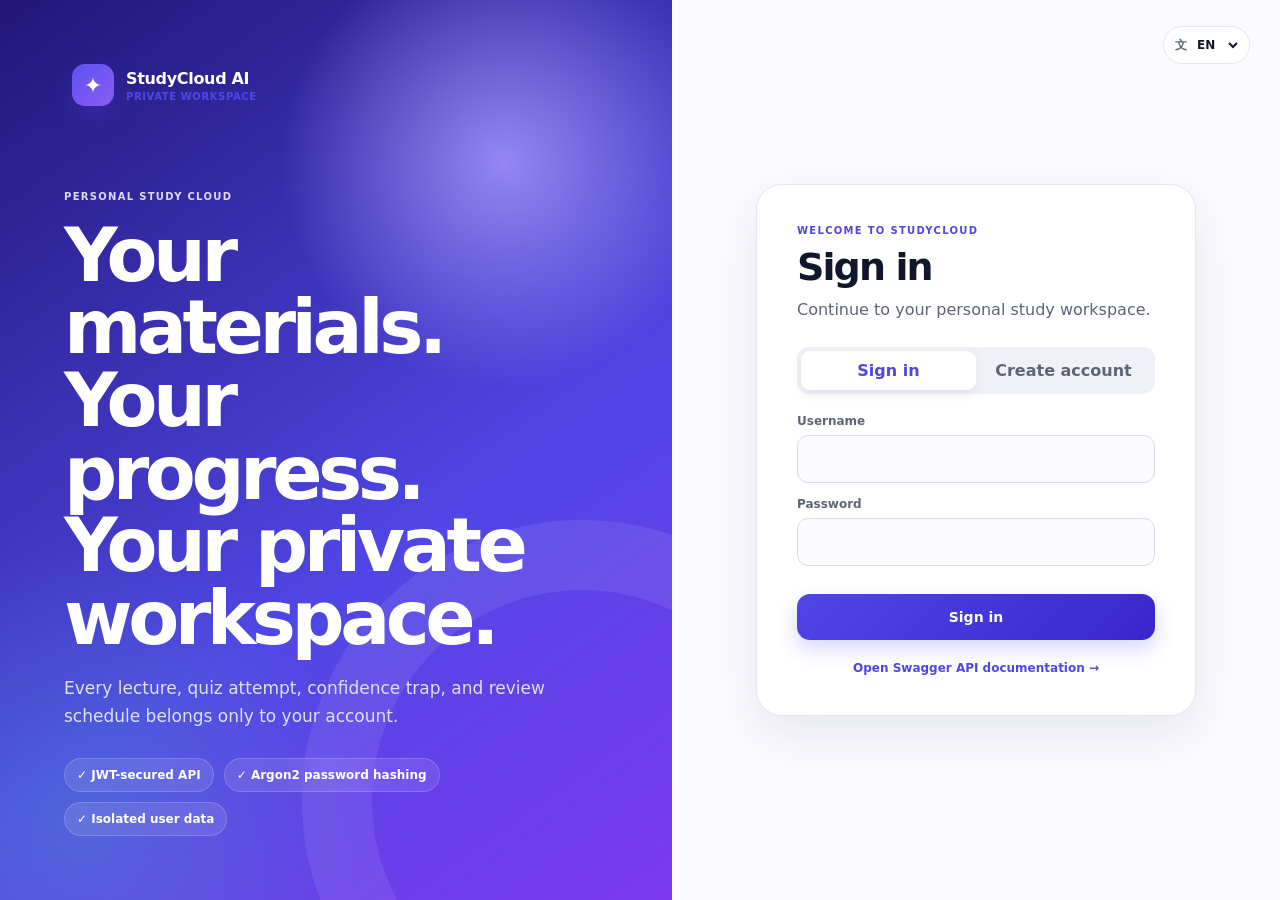
==== commit ad793acd: "Add JWT authentication and private workspaces" ====
--- a/static/index.html
+++ b/static/index.html
@@ -11,7 +11,49 @@
   <link rel="stylesheet" href="/static/styles.css">
 </head>
 <body>
-  <div class="app-shell">
+  <section class="auth-shell" id="auth-shell">
+    <div class="auth-visual">
+      <a class="brand auth-brand" href="#" aria-label="StudyCloud AI home">
+        <span class="brand-mark" aria-hidden="true">✦</span>
+        <span><strong>StudyCloud AI</strong><small>Private workspace</small></span>
+      </a>
+      <div class="auth-promise">
+        <p class="eyebrow light">PERSONAL STUDY CLOUD</p>
+        <h1>Your materials. Your progress. Your private workspace.</h1>
+        <p>Every lecture, quiz attempt, confidence trap, and review schedule belongs only to your account.</p>
+        <ul><li>✓ JWT-secured API</li><li>✓ Argon2 password hashing</li><li>✓ Isolated user data</li></ul>
+      </div>
+    </div>
+    <div class="auth-panel">
+      <label class="language-picker auth-language" aria-label="Interface language"><span aria-hidden="true">文</span><select id="auth-language-select"><option value="en">EN</option><option value="ru">RU</option><option value="kk">ҚАЗ</option></select></label>
+      <div class="auth-card">
+        <p class="eyebrow">WELCOME TO STUDYCLOUD</p>
+        <h2 id="auth-title">Sign in</h2>
+        <p id="auth-subtitle">Continue to your personal study workspace.</p>
+        <div class="auth-tabs" role="tablist">
+          <button class="active" id="show-login" type="button" role="tab">Sign in</button>
+          <button id="show-register" type="button" role="tab">Create account</button>
+        </div>
+        <form class="auth-form" id="login-form">
+          <label>Username<input id="login-username" autocomplete="username" minlength="3" required></label>
+          <label>Password<input id="login-password" type="password" autocomplete="current-password" minlength="8" required></label>
+          <button class="button button-primary full" type="submit">Sign in</button>
+        </form>
+        <form class="auth-form" id="register-form" hidden>
+          <label>Full name<input id="register-name" autocomplete="name" minlength="2" maxlength="100" required></label>
+          <label>Username<input id="register-username" autocomplete="username" pattern="[A-Za-z0-9_.-]{3,32}" required></label>
+          <label>Email<input id="register-email" type="email" autocomplete="email" required></label>
+          <label>Password<input id="register-password" type="password" autocomplete="new-password" minlength="8" maxlength="128" required></label>
+          <small>At least 8 characters. Passwords are stored only as Argon2 hashes.</small>
+          <button class="button button-primary full" type="submit">Create account</button>
+        </form>
+        <p class="auth-error" id="auth-error" role="alert" hidden></p>
+        <a class="swagger-link" href="/docs" target="_blank" rel="noopener">Open Swagger API documentation →</a>
+      </div>
+    </div>
+  </section>
+
+  <div class="app-shell" id="app-shell" hidden>
     <aside class="sidebar" aria-label="Primary navigation">
       <a class="brand" href="#dashboard" aria-label="StudyCloud AI home">
         <span class="brand-mark" aria-hidden="true">✦</span>
@@ -40,7 +82,13 @@
         <div class="topbar-actions">
           <label class="language-picker" aria-label="Interface language"><span aria-hidden="true">文</span><select id="language-select"><option value="en">EN</option><option value="ru">RU</option><option value="kk">ҚАЗ</option></select></label>
           <span class="api-state"><i></i> API ready</span>
-          <button class="avatar" aria-label="Student profile">SC</button>
+          <div class="profile-control">
+            <button class="avatar" id="profile-toggle" aria-label="Student profile">SC</button>
+            <div class="profile-menu" id="profile-menu" hidden>
+              <strong id="profile-name"></strong><span id="profile-email"></span>
+              <button class="mini-button" id="logout-button" type="button">Sign out</button>
+            </div>
+          </div>
         </div>
       </header>
 
@@ -193,7 +241,7 @@
     </div>
   </div>
 
-  <nav class="bottom-nav" aria-label="Mobile navigation">
+  <nav class="bottom-nav" id="bottom-nav" aria-label="Mobile navigation" hidden>
     <a href="#dashboard" data-route="dashboard"><span>⌂</span>Home</a>
     <a href="#upload" data-route="upload"><span>⇧</span>Upload</a>
     <a href="#summary" data-route="summary"><span>✦</span>Summary</a>
--- a/static/styles.css
+++ b/static/styles.css
@@ -24,6 +24,32 @@
 a { color: inherit; text-decoration: none; }
 [hidden] { display: none !important; }
 
+.auth-shell { min-height: 100vh; display: grid; grid-template-columns: minmax(380px, 1.05fr) minmax(440px, .95fr); background: white; }
+.auth-visual { min-height: 100vh; padding: clamp(30px, 5vw, 72px); display: flex; flex-direction: column; justify-content: space-between; color: white; overflow: hidden; position: relative; background: radial-gradient(circle at 75% 18%, rgba(169,156,255,.8), transparent 25%), radial-gradient(circle at 12% 92%, rgba(74,222,170,.2), transparent 28%), linear-gradient(145deg, #211676, #4f46e5 60%, #7c3aed); }
+.auth-visual::after { content: ""; position: absolute; width: 420px; height: 420px; right: -190px; bottom: -180px; border: 70px solid rgba(255,255,255,.08); border-radius: 50%; }
+.auth-brand { color: white; position: relative; z-index: 1; }
+.auth-brand small { color: #dcd9ff; }
+.auth-promise { max-width: 720px; position: relative; z-index: 1; }
+.auth-promise h1 { margin: 18px 0; font-size: clamp(42px, 5.8vw, 76px); line-height: .98; letter-spacing: -.06em; }
+.auth-promise > p:not(.eyebrow) { max-width: 610px; color: #dedfff; font-size: 17px; line-height: 1.65; }
+.auth-promise ul { padding: 0; margin: 28px 0 0; display: flex; flex-wrap: wrap; gap: 10px; list-style: none; }
+.auth-promise li { padding: 9px 12px; border: 1px solid rgba(255,255,255,.18); border-radius: 999px; background: rgba(255,255,255,.1); font-size: 12px; font-weight: 750; backdrop-filter: blur(12px); }
+.auth-panel { min-height: 100vh; padding: 32px clamp(28px, 6vw, 84px); display: flex; align-items: center; justify-content: center; position: relative; background: #fafaff; }
+.auth-language { position: absolute; top: 26px; right: 30px; }
+.auth-card { width: min(440px, 100%); padding: 40px; border: 1px solid var(--line); border-radius: 26px; background: white; box-shadow: var(--shadow); }
+.auth-card h2 { margin: 9px 0; font-size: 38px; letter-spacing: -.05em; }
+.auth-card > p:not(.eyebrow, .auth-error) { margin: 0 0 24px; color: var(--muted); line-height: 1.55; }
+.auth-tabs { margin-bottom: 20px; padding: 4px; display: grid; grid-template-columns: 1fr 1fr; border-radius: 12px; background: #f0f1f8; }
+.auth-tabs button { min-height: 39px; border: 0; border-radius: 9px; color: var(--muted); background: transparent; font-weight: 750; cursor: pointer; }
+.auth-tabs button.active { color: var(--primary); background: white; box-shadow: 0 4px 12px rgba(40,42,78,.08); }
+.auth-form { display: grid; gap: 14px; }
+.auth-form label { display: grid; gap: 7px; color: var(--muted); font-size: 12px; font-weight: 750; }
+.auth-form input { width: 100%; height: 48px; padding: 0 13px; border: 1px solid #d7d9e7; border-radius: 11px; color: var(--ink); background: #fbfbff; outline: none; }
+.auth-form input:focus { border-color: var(--primary); box-shadow: 0 0 0 3px rgba(79,70,229,.12); }
+.auth-form small { margin-top: -5px; color: var(--muted); font-size: 10px; line-height: 1.5; }
+.auth-error { margin: 15px 0 0; padding: 11px 13px; border-radius: 10px; color: #a12b3e; background: #fff0f2; font-size: 12px; }
+.swagger-link { display: block; margin-top: 21px; color: var(--primary); text-align: center; font-size: 12px; font-weight: 750; }
+
 .app-shell { min-height: 100vh; display: grid; grid-template-columns: 260px minmax(0, 1fr); }
 .sidebar { position: sticky; top: 0; height: 100vh; padding: 28px 20px; display: flex; flex-direction: column; background: rgba(255,255,255,.92); border-right: 1px solid var(--line); backdrop-filter: blur(20px); z-index: 20; }
 .brand { display: flex; align-items: center; gap: 12px; padding: 0 8px 28px; }
@@ -52,6 +78,11 @@
 .api-state { padding: 8px 11px; border-radius: 999px; background: #e8fbf3; color: var(--mint-ink); font-size: 11px; font-weight: 750; text-transform: uppercase; letter-spacing: .05em; }
 .api-state i { display: inline-block; width: 7px; height: 7px; margin-right: 6px; border-radius: 50%; background: #16b879; }
 .avatar { width: 42px; height: 42px; border: 0; border-radius: 50%; color: white; font-size: 12px; font-weight: 800; background: linear-gradient(135deg, #24294a, #6257f3); cursor: pointer; }
+.profile-control { position: relative; }
+.profile-menu { width: 230px; padding: 16px; position: absolute; top: 51px; right: 0; z-index: 50; border: 1px solid var(--line); border-radius: 14px; background: white; box-shadow: var(--shadow); }
+.profile-menu strong, .profile-menu span { display: block; overflow: hidden; text-overflow: ellipsis; }
+.profile-menu span { margin: 4px 0 13px; color: var(--muted); font-size: 11px; }
+.profile-menu .mini-button { width: 100%; }
 
 main { width: min(1180px, 100%); min-height: calc(100vh - 98px); padding: 42px clamp(24px, 4vw, 56px) 80px; margin: 0 auto; }
 .view { animation: rise .28s ease both; }
@@ -254,6 +285,10 @@
 .bottom-nav { display: none; }
 
 @media (max-width: 980px) {
+  .auth-shell { grid-template-columns: 1fr; }
+  .auth-visual { min-height: 330px; padding: 38px; }
+  .auth-promise h1 { max-width: 760px; font-size: clamp(38px, 7vw, 64px); }
+  .auth-panel { min-height: auto; padding: 78px 22px 40px; }
   .app-shell { grid-template-columns: 1fr; }
   .sidebar { display: none; }
   .topbar { height: 82px; padding: 17px 22px; }
@@ -272,6 +307,12 @@
 }
 
 @media (max-width: 700px) {
+  .auth-visual { min-height: 260px; padding: 26px 22px; }
+  .auth-promise h1 { font-size: 35px; }
+  .auth-promise > p:not(.eyebrow), .auth-promise ul { display: none; }
+  .auth-card { padding: 27px 21px; }
+  .auth-card h2 { font-size: 31px; }
+  .auth-language { top: 20px; right: 22px; }
   .topbar .eyebrow { display: none; }
   .topbar h1 { font-size: 20px; }
   .api-state { display: none; }
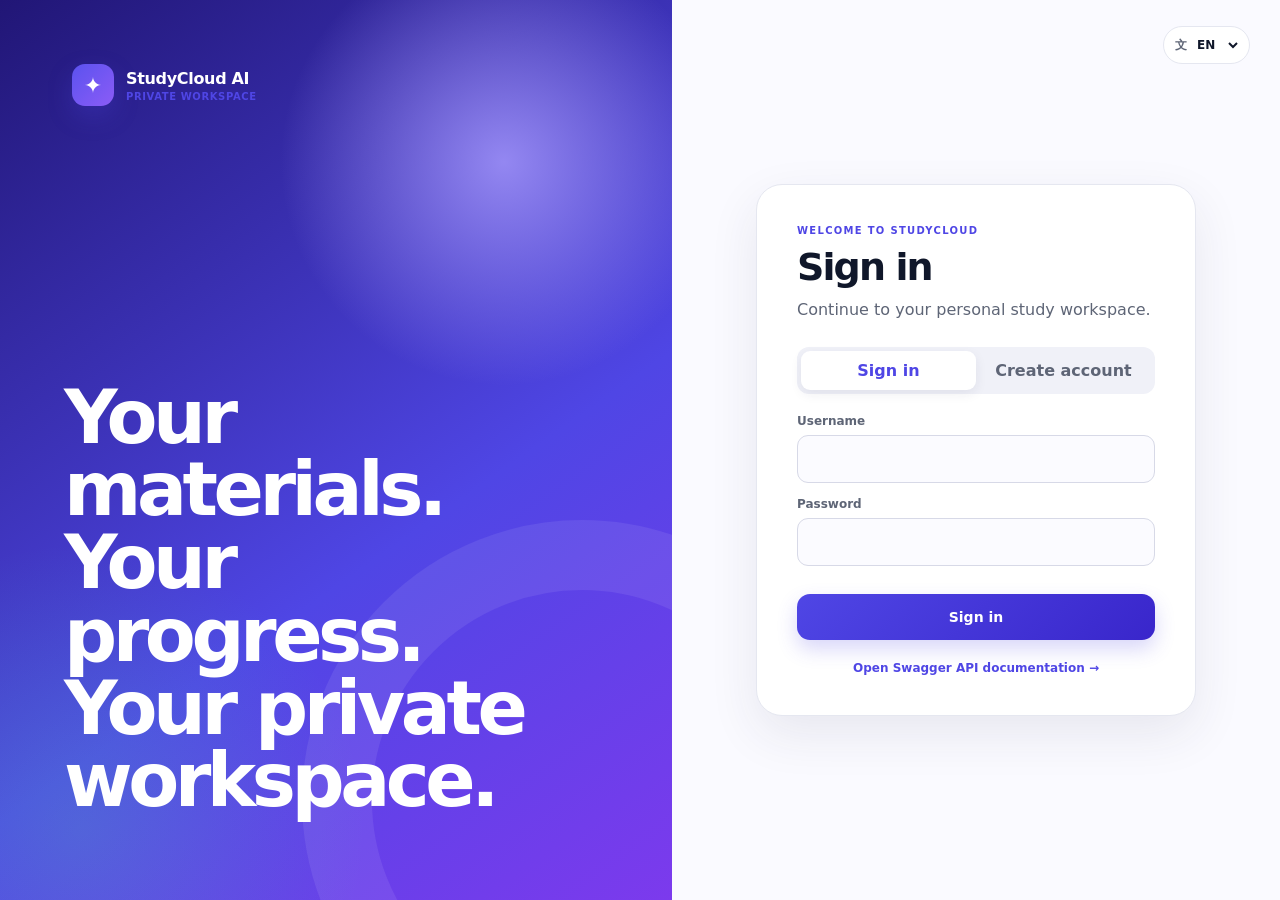
==== commit d78a9821: "Simplify sign-in hero" ====
--- a/static/index.html
+++ b/static/index.html
@@ -18,10 +18,7 @@
         <span><strong>StudyCloud AI</strong><small>Private workspace</small></span>
       </a>
       <div class="auth-promise">
-        <p class="eyebrow light">PERSONAL STUDY CLOUD</p>
         <h1>Your materials. Your progress. Your private workspace.</h1>
-        <p>Every lecture, quiz attempt, confidence trap, and review schedule belongs only to your account.</p>
-        <ul><li>✓ JWT-secured API</li><li>✓ Argon2 password hashing</li><li>✓ Isolated user data</li></ul>
       </div>
     </div>
     <div class="auth-panel">
